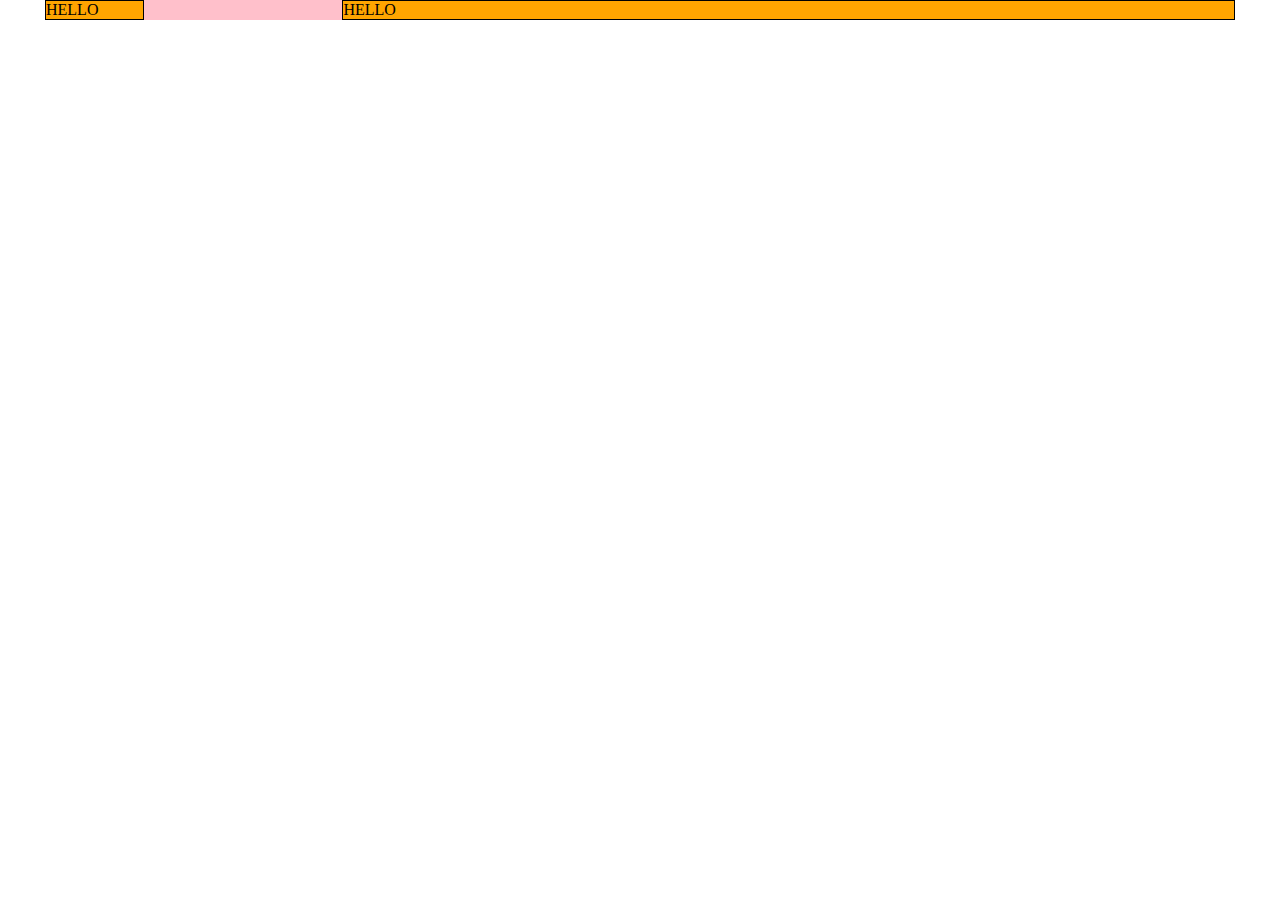
==== index.html @ ae86adb9 "Initial settings - 12 bool not responsive" ====
<!DOCTYPE html>
<html lang="en" dir="ltr">
   <head>
      <meta charset="utf-8">
      <meta name="viewport" content="width=device-width, initial-scale=1.0">
      <link rel="stylesheet" href="css/12-bool.css">
      <link rel="stylesheet" href="css/style.css">
      <title>Wannabe Responsive</title>
   </head>
   <body>
      <div class="container">
         <div class="col-1">
            HELLO
         </div>
         <div class="col-offset-2 col-9">
            HELLO
         </div>
      </div>
   </body>
</html>
---- css/12-bool.css ----
* {
   box-sizing: border-box;
   margin: 0;
   padding: 0;
}

.container {
   max-width: 1190px;
   height: 100%;
   margin: 0 auto;
}
.container::after {
   content: "";
   display: table;
   clear: both;
}

/* Columns */
[class*="col-"] {
   float: left;
   height: 100%;
}


/* Columns' width */
.col-1 {
   width: calc((100% / 12) * 1);
}
.col-2 {
   width: calc((100% / 12) * 2);
}
.col-3 {
   width: calc((100% / 12) * 3);
}
.col-4 {
   width: calc((100% / 12) * 4);
}
.col-5 {
   width: calc((100% / 12) * 5);
}
.col-6 {
   width: calc((100% / 12) * 6);
}
.col-7 {
   width: calc((100% / 12) * 7);
}
.col-8 {
   width: calc((100% / 12) * 8);
}
.col-9 {
   width: calc((100% / 12) * 9);
}
.col-10 {
   width: calc((100% / 12) * 10);
}
.col-11 {
   width: calc((100% / 12) * 11);
}
.col-12 {
   width: calc((100% / 12) * 12);
}

.col-offset-1 {
   margin-left: calc((100% / 12) * 1);
}
.col-offset-2 {
   margin-left: calc((100% / 12) * 2);
}
.col-offset-3 {
   margin-left: calc((100% / 12) * 3);
}
.col-offset-4 {
   margin-left: calc((100% / 12) * 4);
}
.col-offset-5 {
   margin-left: calc((100% / 12) * 5);
}
.col-offset-6 {
   margin-left: calc((100% / 12) * 6);
}
.col-offset-7 {
   margin-left: calc((100% / 12) * 7);
}
.col-offset-8 {
   margin-left: calc((100% / 12) * 8);
}
.col-offset-9 {
   margin-left: calc((100% / 12) * 9);
}
.col-offset-10 {
   margin-left: calc((100% / 12) * 10);
}
.col-offset-11 {
   margin-left: calc((100% / 12) * 11);
}
---- css/style.css ----
.container {
   background-color: pink;
}

[class*="col-"] {
   background-color: orange;
   border: 1px solid black;
}
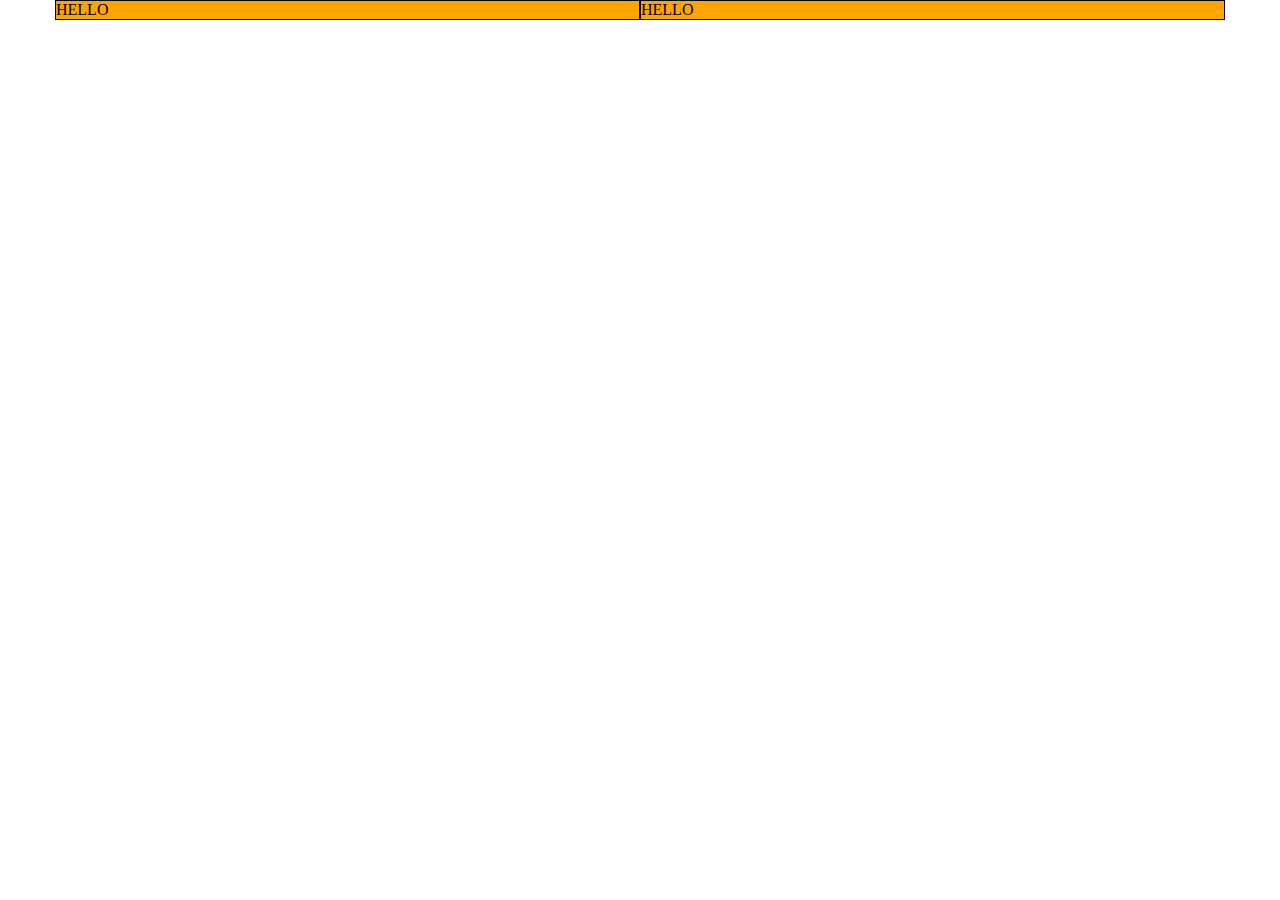
==== commit 96d1b558: "Add large and medium screens' media queries" ====
--- a/index.html
+++ b/index.html
@@ -9,10 +9,10 @@
    </head>
    <body>
       <div class="container">
-         <div class="col-1">
+         <div class="col-lg-6 col-md-3 col-xs-12">
             HELLO
          </div>
-         <div class="col-offset-2 col-9">
+         <div class="col-lg-6 col-md-9 col-xs-12">
             HELLO
          </div>
       </div>
--- a/css/12-bool.css
+++ b/css/12-bool.css
@@ -1,95 +1,174 @@
 * {
-   box-sizing: border-box;
-   margin: 0;
-   padding: 0;
+  box-sizing: border-box;
+  margin: 0;
+  padding: 0;
 }
 
 .container {
-   max-width: 1190px;
-   height: 100%;
-   margin: 0 auto;
+  max-width: 1170px;
+  width: 100%;
+  margin: 0 auto;
 }
 .container::after {
-   content: "";
-   display: table;
-   clear: both;
+  content: "";
+  display: table;
+  clear: both;
 }
 
-/* Columns */
-[class*="col-"] {
-   float: left;
-   height: 100%;
+/* COLUMNS FLOATING LEFT */
+[class*='col-'] {
+  float: left;
+  height: 100%;
 }
 
+/* SCREEN WITH WIDTH 768PX <= SCREEN <= 992PX - MEDIUM */
+@media screen and (min-width: 768px) and (max-width: 991px) {
+   /* COLUMNS */
+   .col-md-1 {
+      width: calc((100% / 12) * 1);
+   }
+   .col-md-2 {
+      width: calc((100% / 12) * 2);
+   }
+   .col-md-3 {
+      width: calc((100% / 12) * 3);
+   }
+   .col-md-4 {
+      width: calc((100% / 12) * 4);
+   }
+   .col-md-5 {
+      width: calc((100% / 12) * 5);
+   }
+   .col-md-6 {
+      width: calc((100% / 12) * 6);
+   }
+   .col-md-7 {
+      width: calc((100% / 12) * 7);
+   }
+   .col-md-8 {
+      width: calc((100% / 12) * 8);
+   }
+   .col-md-9 {
+      width: calc((100% / 12) * 9);
+   }
+   .col-md-10 {
+      width: calc((100% / 12) * 10);
+   }
+   .col-md-11 {
+      width: calc((100% / 12) * 11);
+   }
+   .col-md-12 {
+      width: calc((100% / 12) * 12);
+   }
 
-/* Columns' width */
-.col-1 {
-   width: calc((100% / 12) * 1);
-}
-.col-2 {
-   width: calc((100% / 12) * 2);
-}
-.col-3 {
-   width: calc((100% / 12) * 3);
-}
-.col-4 {
-   width: calc((100% / 12) * 4);
-}
-.col-5 {
-   width: calc((100% / 12) * 5);
-}
-.col-6 {
-   width: calc((100% / 12) * 6);
-}
-.col-7 {
-   width: calc((100% / 12) * 7);
-}
-.col-8 {
-   width: calc((100% / 12) * 8);
-}
-.col-9 {
-   width: calc((100% / 12) * 9);
-}
-.col-10 {
-   width: calc((100% / 12) * 10);
-}
-.col-11 {
-   width: calc((100% / 12) * 11);
-}
-.col-12 {
-   width: calc((100% / 12) * 12);
+   /* OFFSETS */
+   .col-offset-md-1 {
+      margin-left: calc((100% / 12) * 1);
+   }
+   .col-offset-md-2 {
+      margin-left: calc((100% / 12) * 2);
+   }
+   .col-offset-md-3 {
+      margin-left: calc((100% / 12) * 3);
+   }
+   .col-offset-md-4 {
+      margin-left: calc((100% / 12) * 4);
+   }
+   .col-offset-md-5 {
+      margin-left: calc((100% / 12) * 5);
+   }
+   .col-offset-md-6 {
+      margin-left: calc((100% / 12) * 6);
+   }
+   .col-offset-md-7 {
+      margin-left: calc((100% / 12) * 7);
+   }
+   .col-offset-md-8 {
+      margin-left: calc((100% / 12) * 8);
+   }
+   .col-offset-md-9 {
+      margin-left: calc((100% / 12) * 9);
+   }
+   .col-offset-md-10 {
+      margin-left: calc((100% / 12) * 10);
+   }
+   .col-offset-md-11 {
+      margin-left: calc((100% / 12) * 11);
+   }
 }
 
-.col-offset-1 {
-   margin-left: calc((100% / 12) * 1);
+/* SCREEN WITH WIDTH>= 992PX - LARGE */
+@media screen and (min-width: 992px) {
+   /* COLUMNS */
+   .col-lg-1 {
+      width: calc((100% / 12) * 1);
+   }
+   .col-lg-2 {
+      width: calc((100% / 12) * 2);
+   }
+   .col-lg-3 {
+      width: calc((100% / 12) * 3);
+   }
+   .col-lg-4 {
+      width: calc((100% / 12) * 4);
+   }
+   .col-lg-5 {
+      width: calc((100% / 12) * 5);
+   }
+   .col-lg-6 {
+      width: calc((100% / 12) * 6);
+   }
+   .col-lg-7 {
+      width: calc((100% / 12) * 7);
+   }
+   .col-lg-8 {
+      width: calc((100% / 12) * 8);
+   }
+   .col-lg-9 {
+      width: calc((100% / 12) * 9);
+   }
+   .col-lg-10 {
+      width: calc((100% / 12) * 10);
+   }
+   .col-lg-11 {
+      width: calc((100% / 12) * 11);
+   }
+   .col-lg-12 {
+      width: calc((100% / 12) * 12);
+   }
+
+   /* OFFSETS */
+   .col-offset-lg-1 {
+      margin-left: calc((100% / 12) * 1);
+   }
+   .col-offset-lg-2 {
+      margin-left: calc((100% / 12) * 2);
+   }
+   .col-offset-lg-3 {
+      margin-left: calc((100% / 12) * 3);
+   }
+   .col-offset-lg-4 {
+      margin-left: calc((100% / 12) * 4);
+   }
+   .col-offset-lg-5 {
+      margin-left: calc((100% / 12) * 5);
+   }
+   .col-offset-lg-6 {
+      margin-left: calc((100% / 12) * 6);
+   }
+   .col-offset-lg-7 {
+      margin-left: calc((100% / 12) * 7);
+   }
+   .col-offset-lg-8 {
+      margin-left: calc((100% / 12) * 8);
+   }
+   .col-offset-lg-9 {
+      margin-left: calc((100% / 12) * 9);
+   }
+   .col-offset-lg-10 {
+      margin-left: calc((100% / 12) * 10);
+   }
+   .col-offset-lg-11 {
+      margin-left: calc((100% / 12) * 11);
+   }
 }
-.col-offset-2 {
-   margin-left: calc((100% / 12) * 2);
-}
-.col-offset-3 {
-   margin-left: calc((100% / 12) * 3);
-}
-.col-offset-4 {
-   margin-left: calc((100% / 12) * 4);
-}
-.col-offset-5 {
-   margin-left: calc((100% / 12) * 5);
-}
-.col-offset-6 {
-   margin-left: calc((100% / 12) * 6);
-}
-.col-offset-7 {
-   margin-left: calc((100% / 12) * 7);
-}
-.col-offset-8 {
-   margin-left: calc((100% / 12) * 8);
-}
-.col-offset-9 {
-   margin-left: calc((100% / 12) * 9);
-}
-.col-offset-10 {
-   margin-left: calc((100% / 12) * 10);
-}
-.col-offset-11 {
-   margin-left: calc((100% / 12) * 11);
-}
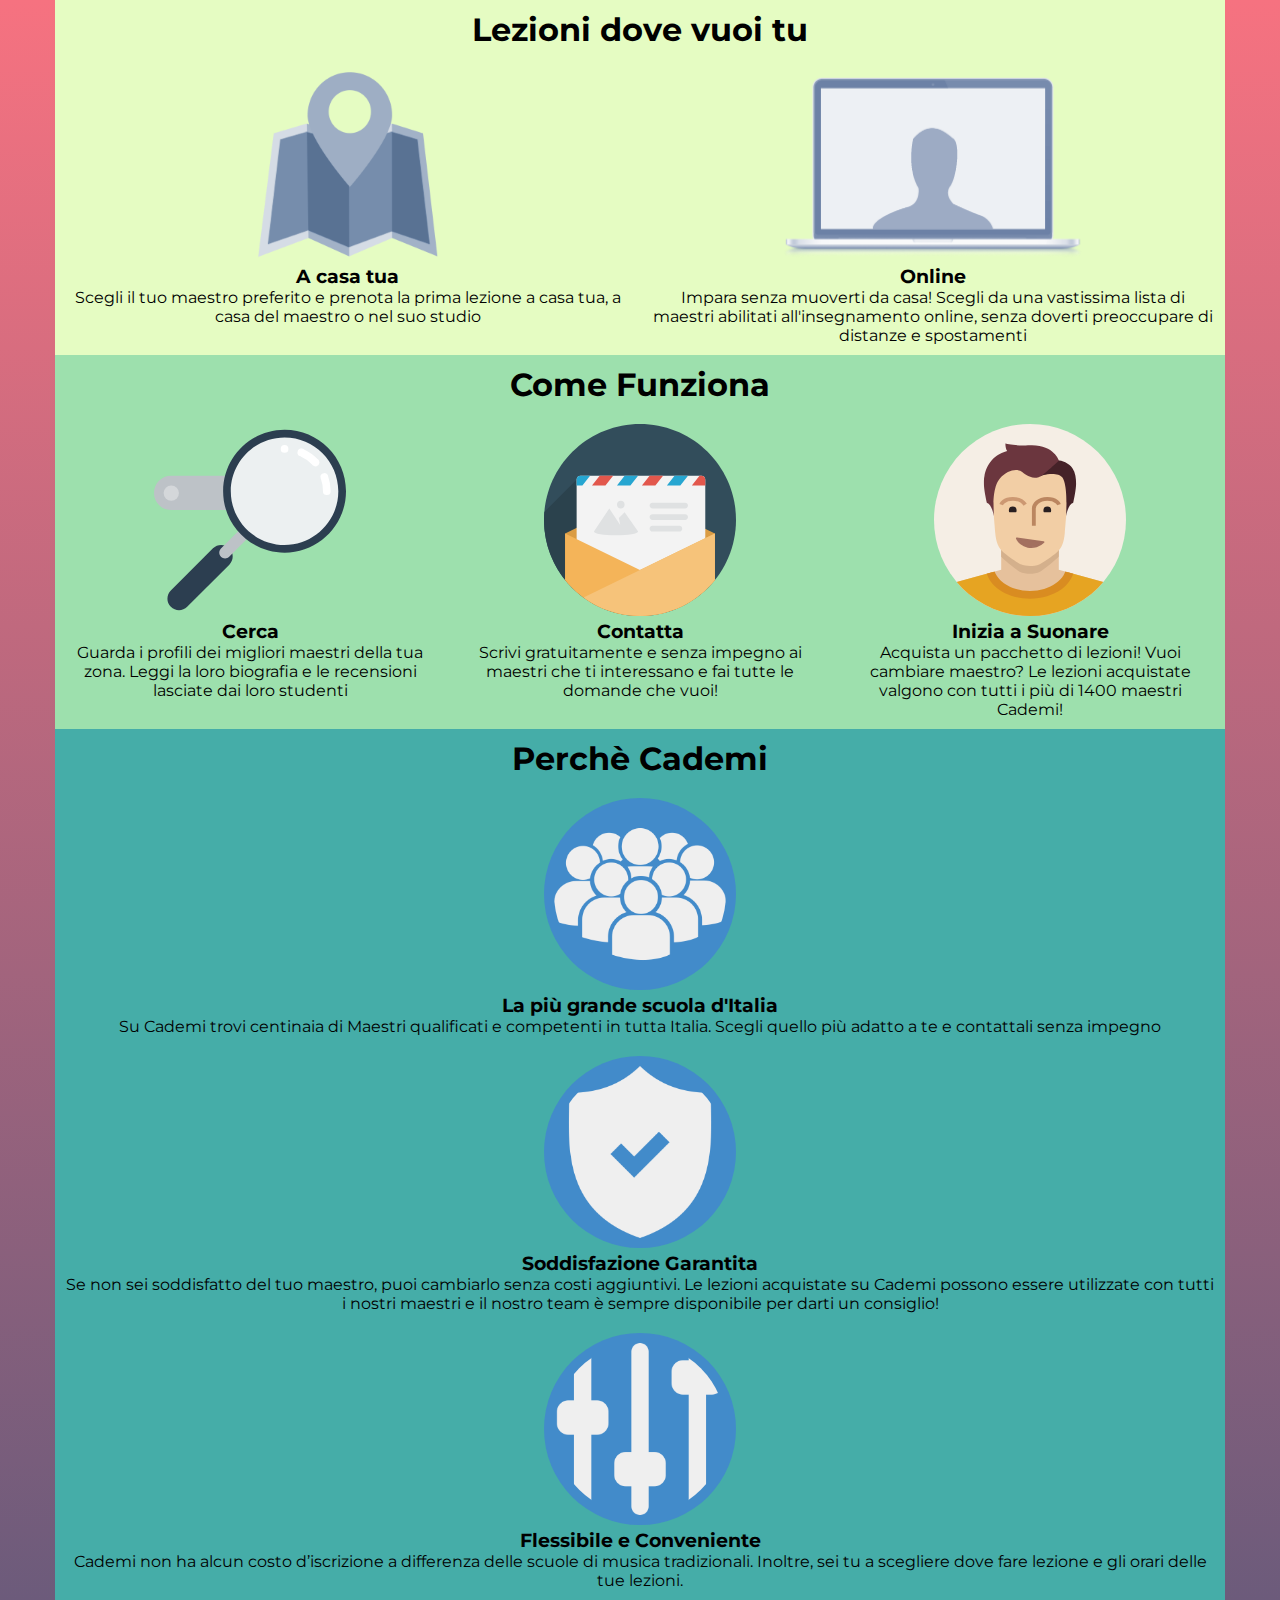
==== commit 9462f90a: "HMTL - with 12-bool" ====
--- a/index.html
+++ b/index.html
@@ -5,16 +5,87 @@
       <meta name="viewport" content="width=device-width, initial-scale=1.0">
       <link rel="stylesheet" href="css/12-bool.css">
       <link rel="stylesheet" href="css/style.css">
+      <link href="https://fonts.googleapis.com/css2?family=Montserrat:wght@400;700&display=swap" rel="stylesheet">
       <title>Wannabe Responsive</title>
    </head>
    <body>
-      <div class="container">
-         <div class="col-lg-6 col-md-3 col-xs-12">
-            HELLO
+      <!-- Sezione Lezioni -->
+      <section id="lezioni" class="container">
+         <div class="container">
+            <div class="col-lg-12 col-md-12 col-xs-12">
+               <h1>Lezioni dove vuoi tu</h1>
+            </div>
          </div>
-         <div class="col-lg-6 col-md-9 col-xs-12">
-            HELLO
+         <div class="container">
+            <div class="col-lg-6 col-md-6 col-xs-12">
+              <img src="img/icon/maps.png" alt="">
+              <h3>A casa tua</h3>
+              <p>Scegli il tuo maestro preferito e prenota la prima lezione a casa tua, a casa del maestro o nel suo studio</p>
+            </div>
+            <div class="col-lg-6 col-md-6 col-xs-12">
+              <img src="img/icon/screen.png" alt="">
+              <h3>Online</h3>
+              <p>Impara senza muoverti da casa! Scegli da una vastissima lista di maestri abilitati all'insegnamento online, senza doverti preoccupare di distanze e spostamenti</p>
+            </div>
          </div>
-      </div>
+      </section>
+      <!-- /Sezione Lezioni -->
+
+      <!-- Sezione Steps -->
+      <section id="steps" class="container">
+         <div class="container">
+            <div class="col-lg-12 col-md-12 col-xs-12">
+               <h1>Come Funziona</h1>
+            </div>
+         </div>
+         <div class="container">
+            <div class="col-lg-4 col-md-6 col-xs-12">
+              <img src="img/search.svg" alt="">
+              <h3>Cerca</h3>
+              <p>Guarda i profili dei migliori maestri della tua zona. Leggi la loro biografia e le recensioni lasciate dai loro studenti</p>
+            </div>
+            <div class="col-lg-4 col-md-6 col-xs-12">
+              <img src="img/letter.svg" alt="">
+              <h3>Contatta</h3>
+              <p>Scrivi gratuitamente e senza impegno ai maestri che ti interessano e fai tutte le domande che vuoi!</p>
+            </div>
+            <div class="col-lg-4 col-offset-md-3 col-md-6 col-xs-12">
+              <img src="img/male.svg" alt="">
+              <h3>Inizia a Suonare</h3>
+              <p>Acquista un pacchetto di lezioni! Vuoi cambiare maestro? Le lezioni acquistate valgono con tutti i più di 1400 maestri Cademi!</p>
+            </div>
+         </div>
+      </section>
+      <!-- /Sezione Steps -->
+
+      <!-- Sezione Why -->
+      <section id="why" class="container">
+         <div class="container">
+            <div class="col-lg-12 col-md-12 col-xs-12">
+               <h1>Perchè Cademi</h1>
+            </div>
+         </div>
+         <div class="container">
+            <div class="col-lg-12 col-md-6 col-xs-12">
+               <img class="circle-img" src="img/icon/profile.png" alt="">
+               <h3>La più grande scuola d'Italia</h3>
+               <p>Su Cademi trovi centinaia di Maestri qualificati e competenti in tutta Italia. Scegli quello più adatto a te e contattali senza impegno</p>
+               <hr>
+            </div>
+            <div class="col-lg-12 col-md-6 col-xs-12">
+              <img class="circle-img" src="img/icon/secure.png" alt="">
+              <h3>Soddisfazione Garantita</h3>
+              <p>Se non sei soddisfatto del tuo maestro, puoi cambiarlo senza costi aggiuntivi. Le lezioni acquistate su Cademi possono essere utilizzate con tutti i nostri maestri e il nostro team è sempre disponibile per darti un consiglio!</p>
+              <hr>
+            </div>
+            <div class="col-lg-12 col-offset-md-4 col-md-4 col-xs-12">
+               <img class="circle-img" src="img/icon/flex.png" alt="">
+               <h3>Flessibile e Conveniente</h3>
+               <p>Cademi non ha alcun costo d’iscrizione a differenza delle scuole di musica tradizionali. Inoltre, sei tu a scegliere dove fare lezione e gli orari delle tue lezioni.</p>
+               <hr>
+            </div>
+         </div>
+      </section>
+      <!-- Sezione Why -->
    </body>
 </html>
--- a/css/12-bool.css
+++ b/css/12-bool.css
@@ -19,6 +19,82 @@
 [class*='col-'] {
   float: left;
   height: 100%;
+}
+
+/* SCREEN WITH WIDTH <= 767PX - SMALL */
+@media screen and (max-width: 767px) {
+   /* COLUMNS */
+   .col-xs-1 {
+      width: calc((100% / 12) * 1);
+   }
+   .col-xs-2 {
+      width: calc((100% / 12) * 2);
+   }
+   .col-xs-3 {
+      width: calc((100% / 12) * 3);
+   }
+   .col-xs-4 {
+      width: calc((100% / 12) * 4);
+   }
+   .col-xs-5 {
+      width: calc((100% / 12) * 5);
+   }
+   .col-xs-6 {
+      width: calc((100% / 12) * 6);
+   }
+   .col-xs-7 {
+      width: calc((100% / 12) * 7);
+   }
+   .col-xs-8 {
+      width: calc((100% / 12) * 8);
+   }
+   .col-xs-9 {
+      width: calc((100% / 12) * 9);
+   }
+   .col-xs-10 {
+      width: calc((100% / 12) * 10);
+   }
+   .col-xs-11 {
+      width: calc((100% / 12) * 11);
+   }
+   .col-xs-12 {
+      width: calc((100% / 12) * 12);
+   }
+
+   /* OFFSETS */
+   .col-offset-xs-1 {
+      margin-left: calc((100% / 12) * 1);
+   }
+   .col-offset-xs-2 {
+      margin-left: calc((100% / 12) * 2);
+   }
+   .col-offset-xs-3 {
+      margin-left: calc((100% / 12) * 3);
+   }
+   .col-offset-xs-4 {
+      margin-left: calc((100% / 12) * 4);
+   }
+   .col-offset-xs-5 {
+      margin-left: calc((100% / 12) * 5);
+   }
+   .col-offset-xs-6 {
+      margin-left: calc((100% / 12) * 6);
+   }
+   .col-offset-xs-7 {
+      margin-left: calc((100% / 12) * 7);
+   }
+   .col-offset-xs-8 {
+      margin-left: calc((100% / 12) * 8);
+   }
+   .col-offset-xs-9 {
+      margin-left: calc((100% / 12) * 9);
+   }
+   .col-offset-xs-10 {
+      margin-left: calc((100% / 12) * 10);
+   }
+   .col-offset-xs-11 {
+      margin-left: calc((100% / 12) * 11);
+   }
 }
 
 /* SCREEN WITH WIDTH 768PX <= SCREEN <= 992PX - MEDIUM */
@@ -97,7 +173,7 @@
    }
 }
 
-/* SCREEN WITH WIDTH>= 992PX - LARGE */
+/* SCREEN WITH WIDTH >= 992PX - LARGE */
 @media screen and (min-width: 992px) {
    /* COLUMNS */
    .col-lg-1 {
--- a/css/style.css
+++ b/css/style.css
@@ -1,8 +1,45 @@
+body {
+   font-family: 'Montserrat', sans-serif;
+   font-size: 16px;
+   background-image: linear-gradient(#F67280, #6C5B7B);
+}
+
+
+
+h1 {
+   font-size: 2rem;
+}
 .container {
-   background-color: pink;
+   text-align: center;
 }
 
 [class*="col-"] {
-   background-color: orange;
-   border: 1px solid black;
+   padding: 10px;
 }
+
+img {
+   height: 15vw;
+   max-height: 200px;
+}
+
+.circle-img {
+  background-color: #428bca;
+  border-radius: 50%;
+  padding: 10px;
+}
+
+[class*="col-md"] hr {
+   display: none;
+}
+
+#lezioni {
+   background: #E5FCC2;
+}
+
+#steps {
+   background: #9DE0AD;
+}
+
+#why {
+   background: #45ADA8;
+}
